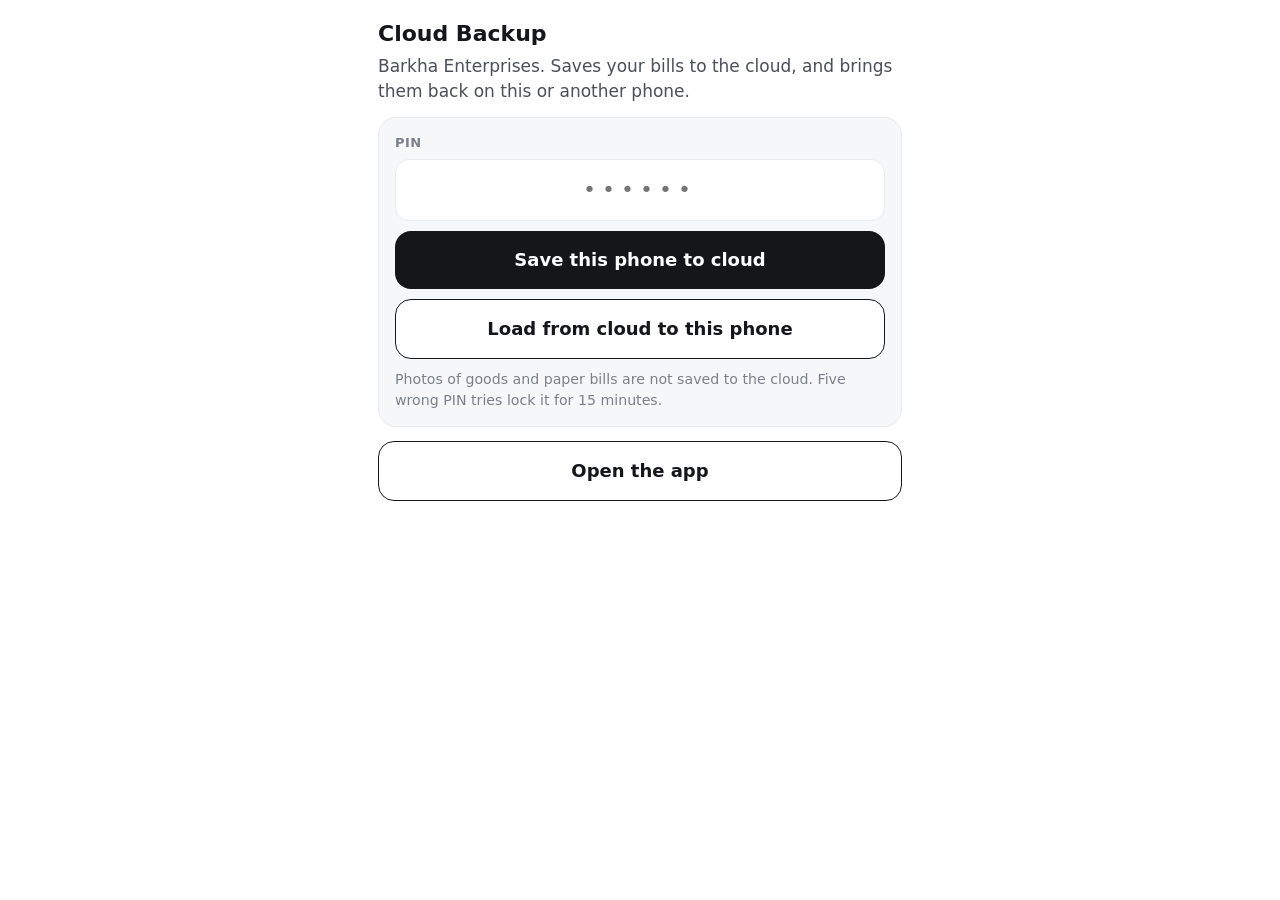
==== sync.html @ 94ddc0ba "Add cloud backup page (Supabase, PIN-locked)" ====
<!doctype html>
<html lang="en"><head><meta charset="utf-8">
<meta name="viewport" content="width=device-width, initial-scale=1, viewport-fit=cover">
<meta name="color-scheme" content="light">
<title>Barkha Enterprises – Cloud Backup</title>
<style>
*{box-sizing:border-box;-webkit-tap-highlight-color:transparent}
html,body{margin:0;background:#fff;color:#14161a;font:17px/1.45 Inter,system-ui,-apple-system,'Segoe UI',Roboto,sans-serif}
main{max-width:560px;margin:0 auto;padding:calc(18px + env(safe-area-inset-top,0px)) 18px calc(40px + env(safe-area-inset-bottom,0px))}
h1{font-size:22px;margin:0 0 4px}
p{margin:0 0 14px;color:#4a4f58}
.c{border:1px solid #e8eaee;border-radius:18px;padding:16px;margin:0 0 14px;background:#f6f7f9}
label{display:block;font-size:13px;font-weight:700;color:#7a808a;text-transform:uppercase;letter-spacing:.5px;margin:0 0 6px}
input{width:100%;padding:14px;font:inherit;font-size:22px;letter-spacing:6px;text-align:center;border:1.5px solid #e8eaee;border-radius:14px;background:#fff;outline:0}
input:focus{border-color:#14161a}
button,.a{display:block;width:100%;padding:16px;margin:10px 0 0;border:0;border-radius:16px;background:#14161a;color:#fff;font:inherit;font-size:18px;font-weight:600;text-align:center;text-decoration:none}
button.o,.a.o{background:#fff;color:#14161a;border:1.5px solid #14161a}
button:disabled{opacity:.5}
#msg{margin:14px 0 0;padding:14px;border-radius:14px;background:#14161a;color:#fff;font-weight:600;display:none;white-space:pre-line}
#msg.err{background:#c0392b}
small{color:#7a808a;display:block;margin-top:10px}
</style></head><body><main>
<h1>Cloud Backup</h1>
<p>Barkha Enterprises. Saves your bills to the cloud, and brings them back on this or another phone.</p>
<div class="c">
<label for="pin">PIN</label>
<input id="pin" type="password" inputmode="numeric" autocomplete="off" maxlength="6" placeholder="••••••">
<button id="bs">Save this phone to cloud</button>
<button id="bl" class="o">Load from cloud to this phone</button>
<small>Photos of goods and paper bills are not saved to the cloud. Five wrong PIN tries lock it for 15 minutes.</small>
</div>
<div id="msg"></div>
<a class="a o" href="./index.html">Open the app</a>
</main>
<script>
var URL_='https://xkzmvyajptiiqvmjsuvk.supabase.co',KEY='sb_publishable_fL6curYH2-P1T1qrs7D6Jw_CC90K8h0';
function $(i){return document.getElementById(i)}
function say(m,e){var x=$('msg');x.textContent=m;x.className=e?'err':'';x.style.display='block'}
function busy(b){$('bs').disabled=$('bl').disabled=b}
function pin(){var p=$('pin').value.trim();if(!/^\d{6}$/.test(p)){say('Enter the 6-digit PIN.',1);return null}return p}
async function rpc(fn,body){
  var r=await fetch(URL_+'/rest/v1/rpc/'+fn,{method:'POST',headers:{'Content-Type':'application/json','apikey':KEY},body:JSON.stringify(body)});
  var j=null;try{j=await r.json()}catch(e){}
  if(!r.ok)throw new Error((j&&(j.message||j.hint))||('Server error '+r.status));
  return j;
}
function bad(j){
  if(j.error==='locked'){var u=j.until?new Date(j.until).toLocaleTimeString():'';return 'Too many wrong tries. Locked until '+u+'.'}
  if(j.error==='wrong_pin')return 'Wrong PIN. '+j.tries_left+' tries left.';
  return 'Could not continue.';
}
function snap(){
  var o={};
  for(var i=0;i<localStorage.length;i++){var k=localStorage.key(i);if(k.indexOf('bk_')===0)o[k]=localStorage.getItem(k)}
  try{var b=JSON.parse(o.bk_bills||'[]');b.forEach(function(x){x.goods='';x.paper=''});o.bk_bills=JSON.stringify(b)}catch(e){}
  return {app:'barkha',d:o,at:new Date().toISOString()};
}
$('bs').onclick=async function(){
  var p=pin();if(!p)return;busy(true);say('Saving…');
  try{
    var s=snap(),n=0;try{n=JSON.parse(s.d.bk_bills||'[]').length}catch(e){}
    var j=await rpc('cloud_save',{p_pin:p,p_data:s});
    if(!j.ok)say(bad(j),1);else say('Saved to cloud ('+n+' bills).\n'+new Date().toLocaleString());
  }catch(e){say('Could not save: '+e.message,1)}
  busy(false);
};
$('bl').onclick=async function(){
  var p=pin();if(!p)return;busy(true);say('Loading…');
  try{
    var j=await rpc('cloud_load',{p_pin:p});
    if(!j.ok){say(bad(j),1);busy(false);return}
    var d=j.data;
    if(!d||d.app!=='barkha'||!d.d){say('The cloud is empty. Save from a phone first.',1);busy(false);return}
    var nb=0;try{nb=JSON.parse(d.d.bk_bills||'[]').length}catch(e){}
    var when=j.updated_at?new Date(j.updated_at).toLocaleString():'';
    if(!confirm('This replaces the bills on this phone with the cloud copy ('+nb+' bills, saved '+when+'). Continue?')){say('Cancelled. Nothing changed.');busy(false);return}
    var keep={};
    try{JSON.parse(localStorage.getItem('bk_bills')||'[]').forEach(function(b){if(b.goods||b.paper)keep[b.id]={goods:b.goods||'',paper:b.paper||''}})}catch(e){}
    try{localStorage.setItem('sync_undo',JSON.stringify({at:new Date().toISOString(),bills:localStorage.getItem('bk_bills')}))}catch(e){}
    Object.keys(d.d).forEach(function(k){if(k.indexOf('bk_')===0)localStorage.setItem(k,d.d[k])});
    try{var b2=JSON.parse(localStorage.getItem('bk_bills')||'[]');b2.forEach(function(b){var m=keep[b.id];if(m){b.goods=m.goods;b.paper=m.paper}});localStorage.setItem('bk_bills',JSON.stringify(b2))}catch(e){}
    say('Done. '+nb+' bills loaded on this phone. Tap "Open the app".');
  }catch(e){say('Could not load: '+e.message,1)}
  busy(false);
};
</script></body></html>
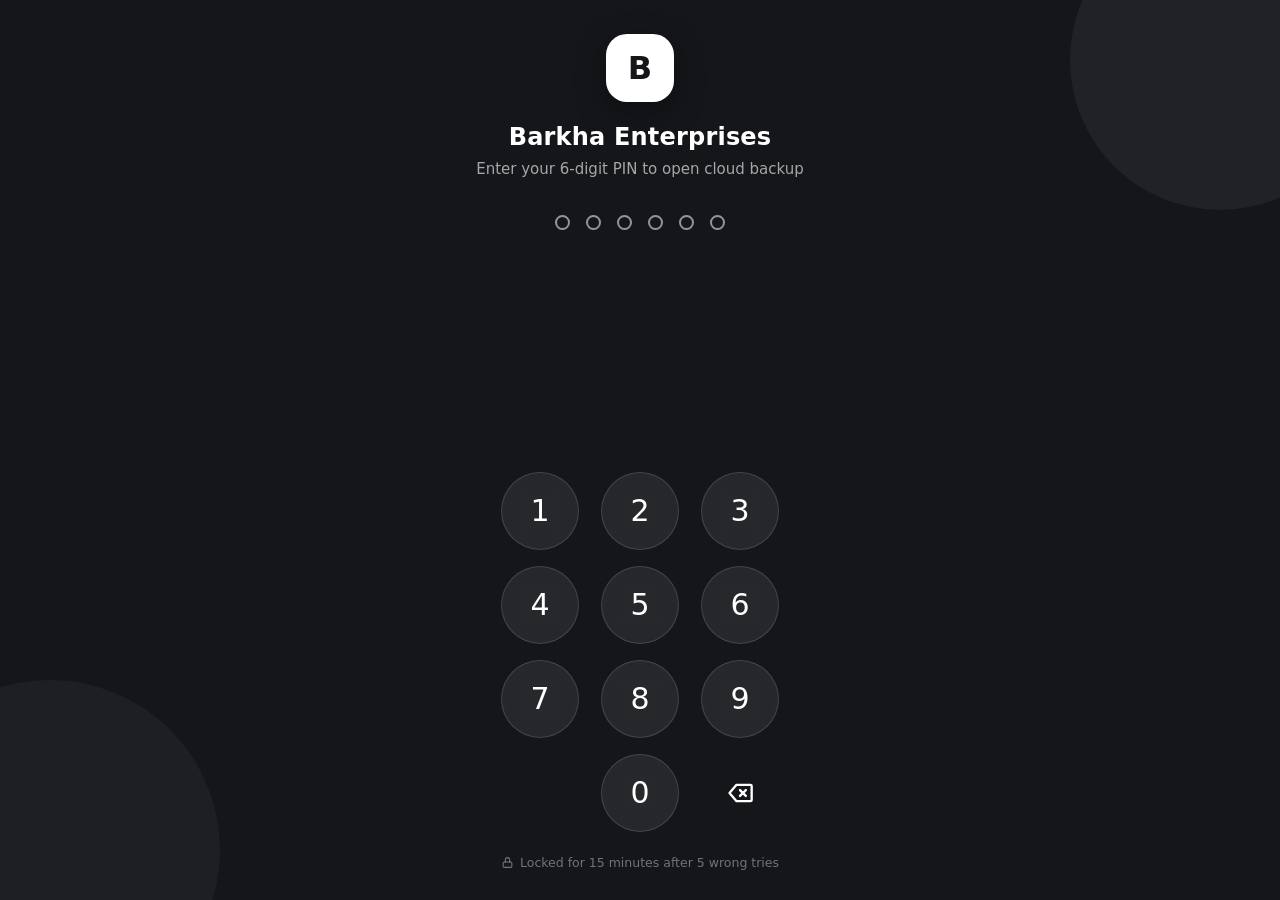
==== commit 98cb76ca: "Redesign cloud backup page: PIN lock screen with keypad" ====
--- a/sync.html
+++ b/sync.html
@@ -1,53 +1,211 @@
 <!doctype html>
 <html lang="en"><head><meta charset="utf-8">
 <meta name="viewport" content="width=device-width, initial-scale=1, viewport-fit=cover">
-<meta name="color-scheme" content="light">
+<meta name="color-scheme" content="dark light">
+<meta name="theme-color" content="#14161a">
 <title>Barkha Enterprises – Cloud Backup</title>
 <style>
-*{box-sizing:border-box;-webkit-tap-highlight-color:transparent}
-html,body{margin:0;background:#fff;color:#14161a;font:17px/1.45 Inter,system-ui,-apple-system,'Segoe UI',Roboto,sans-serif}
-main{max-width:560px;margin:0 auto;padding:calc(18px + env(safe-area-inset-top,0px)) 18px calc(40px + env(safe-area-inset-bottom,0px))}
-h1{font-size:22px;margin:0 0 4px}
-p{margin:0 0 14px;color:#4a4f58}
-.c{border:1px solid #e8eaee;border-radius:18px;padding:16px;margin:0 0 14px;background:#f6f7f9}
-label{display:block;font-size:13px;font-weight:700;color:#7a808a;text-transform:uppercase;letter-spacing:.5px;margin:0 0 6px}
-input{width:100%;padding:14px;font:inherit;font-size:22px;letter-spacing:6px;text-align:center;border:1.5px solid #e8eaee;border-radius:14px;background:#fff;outline:0}
-input:focus{border-color:#14161a}
-button,.a{display:block;width:100%;padding:16px;margin:10px 0 0;border:0;border-radius:16px;background:#14161a;color:#fff;font:inherit;font-size:18px;font-weight:600;text-align:center;text-decoration:none}
-button.o,.a.o{background:#fff;color:#14161a;border:1.5px solid #14161a}
-button:disabled{opacity:.5}
-#msg{margin:14px 0 0;padding:14px;border-radius:14px;background:#14161a;color:#fff;font-weight:600;display:none;white-space:pre-line}
+:root{--bg:#14161a;--fg:#14161a;--mu:#7a808a;--ln:#e8eaee;--sf:#f6f7f9}
+*{box-sizing:border-box;-webkit-tap-highlight-color:transparent;-webkit-user-select:none;user-select:none}
+html,body{margin:0;height:100%;font:17px/1.45 Inter,system-ui,-apple-system,'Segoe UI',Roboto,sans-serif;overflow-x:hidden}
+body{background:var(--bg);color:#fff;transition:background .45s}
+body.in{background-color:#fff;background-image:radial-gradient(circle,#cfd3db 1px,transparent 1.4px);background-size:24px 24px;color:var(--fg)}
+.scr{min-height:100%;display:flex;flex-direction:column;align-items:center;padding:calc(34px + env(safe-area-inset-top,0px)) 22px calc(28px + env(safe-area-inset-bottom,0px));animation:up .5s cubic-bezier(.16,1,.3,1) both}
+[hidden]{display:none!important}
+@keyframes up{from{opacity:0;transform:translateY(14px)}}
+@keyframes shake{20%{transform:translateX(-12px)}40%{transform:translateX(10px)}60%{transform:translateX(-7px)}80%{transform:translateX(4px)}}
+@keyframes pop{from{opacity:0;transform:scale(.94) translateY(10px)}}
+@keyframes fade{from{opacity:0}}
+
+/* lock screen */
+#lock{position:relative;overflow:hidden}
+#lock:before{content:"";position:absolute;right:-90px;top:-90px;width:300px;height:300px;border-radius:50%;background:rgba(255,255,255,.05)}
+#lock:after{content:"";position:absolute;left:-120px;bottom:-120px;width:340px;height:340px;border-radius:50%;background:rgba(255,255,255,.04)}
+#lock>*{position:relative;z-index:1}
+.logo{width:68px;height:68px;border-radius:21px;background:#fff;color:#14161a;display:grid;place-items:center;font-weight:800;font-size:32px;box-shadow:0 10px 30px rgba(0,0,0,.35)}
+#lock h1{margin:18px 0 4px;font-size:24px;letter-spacing:.2px}
+.sub{margin:0;color:rgba(255,255,255,.62);font-size:15px;text-align:center}
+.dots{display:flex;gap:16px;margin:34px 0 12px;height:16px}
+.dots i{width:15px;height:15px;border-radius:50%;border:2px solid rgba(255,255,255,.55);transition:background .15s,transform .2s cubic-bezier(.34,1.56,.64,1),border-color .2s}
+.dots i.f{background:#fff;border-color:#fff;transform:scale(1.15)}
+.dots.bad{animation:shake .45s}
+.dots.bad i{border-color:#ff7b6e;background:#ff7b6e}
+.hint{min-height:44px;text-align:center;font-size:14.5px;color:rgba(255,255,255,.62);max-width:290px}
+.hint.err{color:#ff9d93;font-weight:600}
+.pad{display:grid;grid-template-columns:repeat(3,78px);gap:16px 22px;margin-top:auto;padding-top:14px}
+.k{width:78px;height:78px;border-radius:50%;border:1px solid rgba(255,255,255,.14);background:rgba(255,255,255,.08);color:#fff;font:inherit;font-size:30px;font-weight:500;display:grid;place-items:center;padding:0;margin:0;-webkit-backdrop-filter:blur(10px);backdrop-filter:blur(10px);transition:background .15s,transform .15s cubic-bezier(.34,1.56,.64,1)}
+.k:active{background:rgba(255,255,255,.28);transform:scale(.92)}
+.k.g{background:none;border-color:transparent;-webkit-backdrop-filter:none;backdrop-filter:none}
+.k svg{width:28px;height:28px}
+.k:disabled{opacity:.35}
+.lk{margin-top:22px;color:rgba(255,255,255,.4);font-size:12.5px;display:flex;align-items:center;gap:6px}
+.lk svg{width:13px;height:13px}
+
+/* unlocked */
+#home{max-width:560px;margin:0 auto;width:100%;align-items:stretch}
+.top{display:flex;align-items:center;justify-content:space-between;margin-bottom:20px}
+.br{display:flex;align-items:center;gap:12px}
+.br .logo{width:44px;height:44px;border-radius:13px;font-size:21px;box-shadow:none;background:#14161a;color:#fff}
+.br b{display:block;font-size:19px;line-height:1.1}
+.br small{color:var(--mu);font-size:13px}
+.pill{border:1px solid var(--ln);background:var(--sf);padding:9px 15px;border-radius:20px;font:inherit;font-size:15px;font-weight:600;color:var(--fg);display:flex;align-items:center;gap:6px;margin:0}
+.pill svg{width:15px;height:15px}
+.hero{background:#14161a;color:#fff;border-radius:22px;padding:20px 18px;margin-bottom:14px;position:relative;overflow:hidden;box-shadow:0 8px 24px rgba(0,0,0,.18)}
+.hero:after{content:"";position:absolute;right:-40px;top:-40px;width:150px;height:150px;border-radius:50%;background:rgba(255,255,255,.07)}
+.hero small{display:block;opacity:.65;font-size:13px;position:relative;z-index:1}
+.hero b{display:block;font-size:30px;line-height:1.15;margin:2px 0 4px;position:relative;z-index:1}
+.hero .row{display:flex;gap:10px;margin-top:14px;position:relative;z-index:1}
+.hero .row span{background:rgba(255,255,255,.14);border-radius:20px;padding:5px 12px;font-size:13px;font-weight:600}
+.btn{display:flex;align-items:center;justify-content:center;gap:10px;width:100%;padding:18px 12px;margin:0 0 12px;border:0;border-radius:18px;background:#14161a;color:#fff;font:inherit;font-size:18px;font-weight:600;text-align:center;text-decoration:none;box-shadow:0 4px 14px rgba(0,0,0,.15);transition:transform .2s cubic-bezier(.34,1.56,.64,1)}
+.btn:active{transform:scale(.97)}
+.btn.o{background:#fff;color:#14161a;border:1.5px solid #14161a;box-shadow:none}
+.btn:disabled{opacity:.5}
+.btn svg{width:22px;height:22px;flex:none}
+.note{color:var(--mu);font-size:13.5px;text-align:center;margin:4px 8px 16px}
+#msg{display:none;margin:0 0 14px;padding:14px 16px;border-radius:16px;background:#14161a;color:#fff;font-weight:600;white-space:pre-line;animation:pop .35s cubic-bezier(.16,1,.3,1)}
 #msg.err{background:#c0392b}
-small{color:#7a808a;display:block;margin-top:10px}
-</style></head><body><main>
-<h1>Cloud Backup</h1>
-<p>Barkha Enterprises. Saves your bills to the cloud, and brings them back on this or another phone.</p>
-<div class="c">
-<label for="pin">PIN</label>
-<input id="pin" type="password" inputmode="numeric" autocomplete="off" maxlength="6" placeholder="••••••">
-<button id="bs">Save this phone to cloud</button>
-<button id="bl" class="o">Load from cloud to this phone</button>
-<small>Photos of goods and paper bills are not saved to the cloud. Five wrong PIN tries lock it for 15 minutes.</small>
-</div>
-<div id="msg"></div>
-<a class="a o" href="./index.html">Open the app</a>
-</main>
+#msg.ok{background:#14161a}
+
+/* confirm sheet */
+.mo{position:fixed;inset:0;z-index:50;background:rgba(20,22,26,.4);-webkit-backdrop-filter:blur(5px);backdrop-filter:blur(5px);display:grid;place-items:center;padding:24px;animation:fade .2s}
+.md{background:#fff;color:var(--fg);border-radius:22px;padding:24px;max-width:360px;width:100%;box-shadow:0 24px 70px rgba(0,0,0,.25);animation:pop .35s cubic-bezier(.16,1,.3,1)}
+.md h2{margin:0 0 8px;font-size:19px}
+.md p{margin:0 0 18px;font-size:16px;color:#4a4f58}
+.md .r{display:flex;gap:10px}
+.md .r .btn{margin:0;padding:14px 8px;font-size:16px;box-shadow:none}
+@media (max-height:700px){.pad{gap:10px 20px;grid-template-columns:repeat(3,66px)}.k{width:66px;height:66px;font-size:26px}.dots{margin:22px 0 8px}.lk{margin-top:12px}}
+@media (prefers-reduced-motion:reduce){*{animation:none!important;transition:none!important}}
+</style></head><body>
+
+<section id="lock" class="scr">
+  <div class="logo">B</div>
+  <h1>Barkha Enterprises</h1>
+  <p class="sub">Enter your 6-digit PIN to open cloud backup</p>
+  <div class="dots" id="dots"><i></i><i></i><i></i><i></i><i></i><i></i></div>
+  <div class="hint" id="hint"></div>
+  <div class="pad" id="pad"></div>
+  <div class="lk"><svg viewBox="0 0 24 24" fill="none" stroke="currentColor" stroke-width="2" stroke-linecap="round" stroke-linejoin="round"><rect x="4" y="11" width="16" height="10" rx="2"/><path d="M8 11V7a4 4 0 0 1 8 0v4"/></svg>Locked for 15 minutes after 5 wrong tries</div>
+</section>
+
+<section id="home" class="scr" hidden>
+  <div class="top">
+    <div class="br"><div class="logo">B</div><div><b>Cloud Backup</b><small>Barkha Enterprises</small></div></div>
+    <button class="pill" id="relock"><svg viewBox="0 0 24 24" fill="none" stroke="currentColor" stroke-width="2.2" stroke-linecap="round" stroke-linejoin="round"><rect x="4" y="11" width="16" height="10" rx="2"/><path d="M8 11V7a4 4 0 0 1 8 0v4"/></svg>Lock</button>
+  </div>
+  <div class="hero">
+    <small>Cloud copy</small>
+    <b id="cb">–</b>
+    <small id="ct">–</small>
+    <div class="row"><span id="pb">This phone: –</span></div>
+  </div>
+  <div id="msg"></div>
+  <button class="btn" id="bs"><svg viewBox="0 0 24 24" fill="none" stroke="currentColor" stroke-width="2.2" stroke-linecap="round" stroke-linejoin="round"><path d="M12 16V4M7 9l5-5 5 5M4 20h16"/></svg>Save this phone to cloud</button>
+  <button class="btn o" id="bl"><svg viewBox="0 0 24 24" fill="none" stroke="currentColor" stroke-width="2.2" stroke-linecap="round" stroke-linejoin="round"><path d="M12 4v12M7 11l5 5 5-5M4 20h16"/></svg>Load cloud copy</button>
+  <p class="note">Photos of goods and paper bills stay on the phone and are not saved to the cloud.</p>
+  <a class="btn o" href="./index.html">Open the app</a>
+</section>
+
 <script>
 var URL_='https://xkzmvyajptiiqvmjsuvk.supabase.co',KEY='sb_publishable_fL6curYH2-P1T1qrs7D6Jw_CC90K8h0';
 function $(i){return document.getElementById(i)}
-function say(m,e){var x=$('msg');x.textContent=m;x.className=e?'err':'';x.style.display='block'}
-function busy(b){$('bs').disabled=$('bl').disabled=b}
-function pin(){var p=$('pin').value.trim();if(!/^\d{6}$/.test(p)){say('Enter the 6-digit PIN.',1);return null}return p}
+var pin='',okPin=null,cloud=null,busy=false,until=0,tick=null;
+
+/* keypad */
+(function(){
+  var h='';
+  [1,2,3,4,5,6,7,8,9].forEach(function(n){h+='<button class="k" data-d="'+n+'">'+n+'</button>'});
+  h+='<button class="k g" disabled></button><button class="k" data-d="0">0</button>'
+   +'<button class="k g" data-d="x" aria-label="Delete"><svg viewBox="0 0 24 24" fill="none" stroke="currentColor" stroke-width="2" stroke-linecap="round" stroke-linejoin="round"><path d="M21 5H9l-6 7 6 7h12a1 1 0 0 0 1-1V6a1 1 0 0 0-1-1z"/><path d="M17 9.5l-5 5M12 9.5l5 5"/></svg></button>';
+  $('pad').innerHTML=h;
+})();
+$('pad').addEventListener('click',function(e){var b=e.target.closest('[data-d]');if(!b)return;key(b.dataset.d)});
+document.addEventListener('keydown',function(e){if($('lock').hidden)return;if(/^\d$/.test(e.key))key(e.key);else if(e.key==='Backspace')key('x')});
+function vib(n){try{navigator.vibrate&&navigator.vibrate(n)}catch(e){}}
+function dots(bad){
+  var d=$('dots'),s=d.children;
+  for(var i=0;i<6;i++)s[i].className=i<pin.length?'f':'';
+  d.classList.remove('bad');
+  if(bad){void d.offsetWidth;d.classList.add('bad')}
+}
+function hint(m,e){var h=$('hint');h.textContent=m||'';h.className='hint'+(e?' err':'')}
+function key(k){
+  if(busy||Date.now()<until)return;
+  vib(8);
+  if(k==='x'){pin=pin.slice(0,-1);dots();hint('');return}
+  if(pin.length>=6)return;
+  pin+=k;dots();
+  if(pin.length===6)setTimeout(unlock,120);
+}
 async function rpc(fn,body){
   var r=await fetch(URL_+'/rest/v1/rpc/'+fn,{method:'POST',headers:{'Content-Type':'application/json','apikey':KEY},body:JSON.stringify(body)});
   var j=null;try{j=await r.json()}catch(e){}
   if(!r.ok)throw new Error((j&&(j.message||j.hint))||('Server error '+r.status));
   return j;
 }
-function bad(j){
-  if(j.error==='locked'){var u=j.until?new Date(j.until).toLocaleTimeString():'';return 'Too many wrong tries. Locked until '+u+'.'}
-  if(j.error==='wrong_pin')return 'Wrong PIN. '+j.tries_left+' tries left.';
-  return 'Could not continue.';
+function startLock(iso){
+  until=iso?Date.parse(iso):Date.now()+15*60000;
+  clearInterval(tick);
+  function t(){
+    var s=Math.max(0,Math.ceil((until-Date.now())/1000));
+    if(!s){clearInterval(tick);hint('');setPad(false);return}
+    hint('Too many wrong tries. Try again in '+Math.floor(s/60)+':'+String(s%60).padStart(2,'0'),1);
+  }
+  setPad(true);t();tick=setInterval(t,1000);
+}
+function setPad(x){var b=$('pad').querySelectorAll('.k');for(var i=0;i<b.length;i++)if(b[i].dataset.d)b[i].disabled=x}
+function wrong(j){
+  vib([40,60,40]);dots(true);
+  var m=pin;pin='';
+  setTimeout(function(){dots()},450);
+  if(j&&j.error==='locked')startLock(j.until);
+  else if(j&&j.error==='wrong_pin')hint('Wrong PIN. '+j.tries_left+(j.tries_left===1?' try':' tries')+' left.',1);
+  else hint('Could not continue.',1);
+}
+async function unlock(){
+  busy=true;hint('Checking…');
+  try{
+    var j=await rpc('cloud_load',{p_pin:pin});
+    if(j.ok){okPin=pin;cloud=j;pin='';dots();hint('');vib(20);showHome()}
+    else wrong(j);
+  }catch(e){pin='';dots();hint('No connection. Check the internet and try again.',1)}
+  busy=false;
+}
+
+/* unlocked screen */
+function nb(s){try{return JSON.parse(s||'[]').length}catch(e){return 0}}
+function localCount(){return nb(localStorage.getItem('bk_bills'))}
+function when(iso){return iso?new Date(iso).toLocaleString('en-IN',{day:'numeric',month:'short',year:'numeric',hour:'numeric',minute:'2-digit'}):''}
+function paint(){
+  var d=cloud&&cloud.data&&cloud.data.d;
+  if(d){var n=nb(d.bk_bills);$('cb').textContent=n+(n===1?' bill':' bills');$('ct').textContent='Saved '+when(cloud.updated_at)}
+  else{$('cb').textContent='Nothing saved yet';$('ct').textContent='Tap "Save this phone to cloud"'}
+  var l=localCount();$('pb').textContent='This phone: '+l+(l===1?' bill':' bills');
+}
+function showHome(){
+  $('lock').hidden=true;$('home').hidden=false;document.body.classList.add('in');
+  document.querySelector('meta[name=theme-color]').content='#ffffff';
+  $('msg').style.display='none';paint();window.scrollTo(0,0);
+}
+function showLock(){
+  okPin=null;cloud=null;pin='';dots();hint('');
+  $('home').hidden=true;$('lock').hidden=false;document.body.classList.remove('in');
+  document.querySelector('meta[name=theme-color]').content='#14161a';
+  if(Date.now()<until)startLock(new Date(until).toISOString());
+}
+$('relock').onclick=showLock;
+function say(m,k){var x=$('msg');x.textContent=m;x.className=k||'ok';x.style.display='block';x.style.animation='none';void x.offsetWidth;x.style.animation=''}
+function lockBtns(b){$('bs').disabled=$('bl').disabled=b}
+function ask(title,body,ok){
+  return new Promise(function(res){
+    var m=document.createElement('div');m.className='mo';
+    m.innerHTML='<div class="md"><h2></h2><p></p><div class="r"><button class="btn o" id="mc">Cancel</button><button class="btn" id="mk"></button></div></div>';
+    m.querySelector('h2').textContent=title;m.querySelector('p').textContent=body;m.querySelector('#mk').textContent=ok;
+    document.body.appendChild(m);
+    function d(v){m.remove();res(v)}
+    m.querySelector('#mk').onclick=function(){d(true)};
+    m.querySelector('#mc').onclick=function(){d(false)};
+    m.onclick=function(e){if(e.target===m)d(false)};
+  });
 }
 function snap(){
   var o={};
@@ -55,32 +213,40 @@
   try{var b=JSON.parse(o.bk_bills||'[]');b.forEach(function(x){x.goods='';x.paper=''});o.bk_bills=JSON.stringify(b)}catch(e){}
   return {app:'barkha',d:o,at:new Date().toISOString()};
 }
+function bad(j){
+  if(j.error==='locked'){startLock(j.until);showLock();return}
+  if(j.error==='wrong_pin'){showLock();return}
+  say('Could not continue.','err');
+}
 $('bs').onclick=async function(){
-  var p=pin();if(!p)return;busy(true);say('Saving…');
+  lockBtns(true);say('Saving…');
   try{
-    var s=snap(),n=0;try{n=JSON.parse(s.d.bk_bills||'[]').length}catch(e){}
-    var j=await rpc('cloud_save',{p_pin:p,p_data:s});
-    if(!j.ok)say(bad(j),1);else say('Saved to cloud ('+n+' bills).\n'+new Date().toLocaleString());
-  }catch(e){say('Could not save: '+e.message,1)}
-  busy(false);
+    var s=snap(),n=nb(s.d.bk_bills);
+    var j=await rpc('cloud_save',{p_pin:okPin,p_data:s});
+    if(!j.ok){bad(j)}
+    else{cloud={ok:true,data:s,updated_at:new Date().toISOString()};paint();vib([15,40,15]);say('Saved to cloud: '+n+(n===1?' bill.':' bills.'))}
+  }catch(e){say('Could not save: '+e.message,'err')}
+  lockBtns(false);
 };
 $('bl').onclick=async function(){
-  var p=pin();if(!p)return;busy(true);say('Loading…');
+  lockBtns(true);say('Checking the cloud…');
   try{
-    var j=await rpc('cloud_load',{p_pin:p});
-    if(!j.ok){say(bad(j),1);busy(false);return}
+    var j=await rpc('cloud_load',{p_pin:okPin});
+    if(!j.ok){bad(j);lockBtns(false);return}
+    cloud=j;paint();
     var d=j.data;
-    if(!d||d.app!=='barkha'||!d.d){say('The cloud is empty. Save from a phone first.',1);busy(false);return}
-    var nb=0;try{nb=JSON.parse(d.d.bk_bills||'[]').length}catch(e){}
-    var when=j.updated_at?new Date(j.updated_at).toLocaleString():'';
-    if(!confirm('This replaces the bills on this phone with the cloud copy ('+nb+' bills, saved '+when+'). Continue?')){say('Cancelled. Nothing changed.');busy(false);return}
+    if(!d||d.app!=='barkha'||!d.d){say('The cloud is empty. Save from a phone first.','err');lockBtns(false);return}
+    var n=nb(d.d.bk_bills);
+    $('msg').style.display='none';
+    var go=await ask('Replace bills on this phone?','This phone has '+localCount()+' bills. The cloud copy has '+n+' bills, saved '+when(j.updated_at)+'. Loading replaces what is on this phone.','Load');
+    if(!go){lockBtns(false);return}
     var keep={};
     try{JSON.parse(localStorage.getItem('bk_bills')||'[]').forEach(function(b){if(b.goods||b.paper)keep[b.id]={goods:b.goods||'',paper:b.paper||''}})}catch(e){}
     try{localStorage.setItem('sync_undo',JSON.stringify({at:new Date().toISOString(),bills:localStorage.getItem('bk_bills')}))}catch(e){}
     Object.keys(d.d).forEach(function(k){if(k.indexOf('bk_')===0)localStorage.setItem(k,d.d[k])});
     try{var b2=JSON.parse(localStorage.getItem('bk_bills')||'[]');b2.forEach(function(b){var m=keep[b.id];if(m){b.goods=m.goods;b.paper=m.paper}});localStorage.setItem('bk_bills',JSON.stringify(b2))}catch(e){}
-    say('Done. '+nb+' bills loaded on this phone. Tap "Open the app".');
-  }catch(e){say('Could not load: '+e.message,1)}
-  busy(false);
+    paint();vib([15,40,15]);say('Done. '+n+(n===1?' bill':' bills')+' loaded on this phone. Tap "Open the app".');
+  }catch(e){say('Could not load: '+e.message,'err')}
+  lockBtns(false);
 };
 </script></body></html>
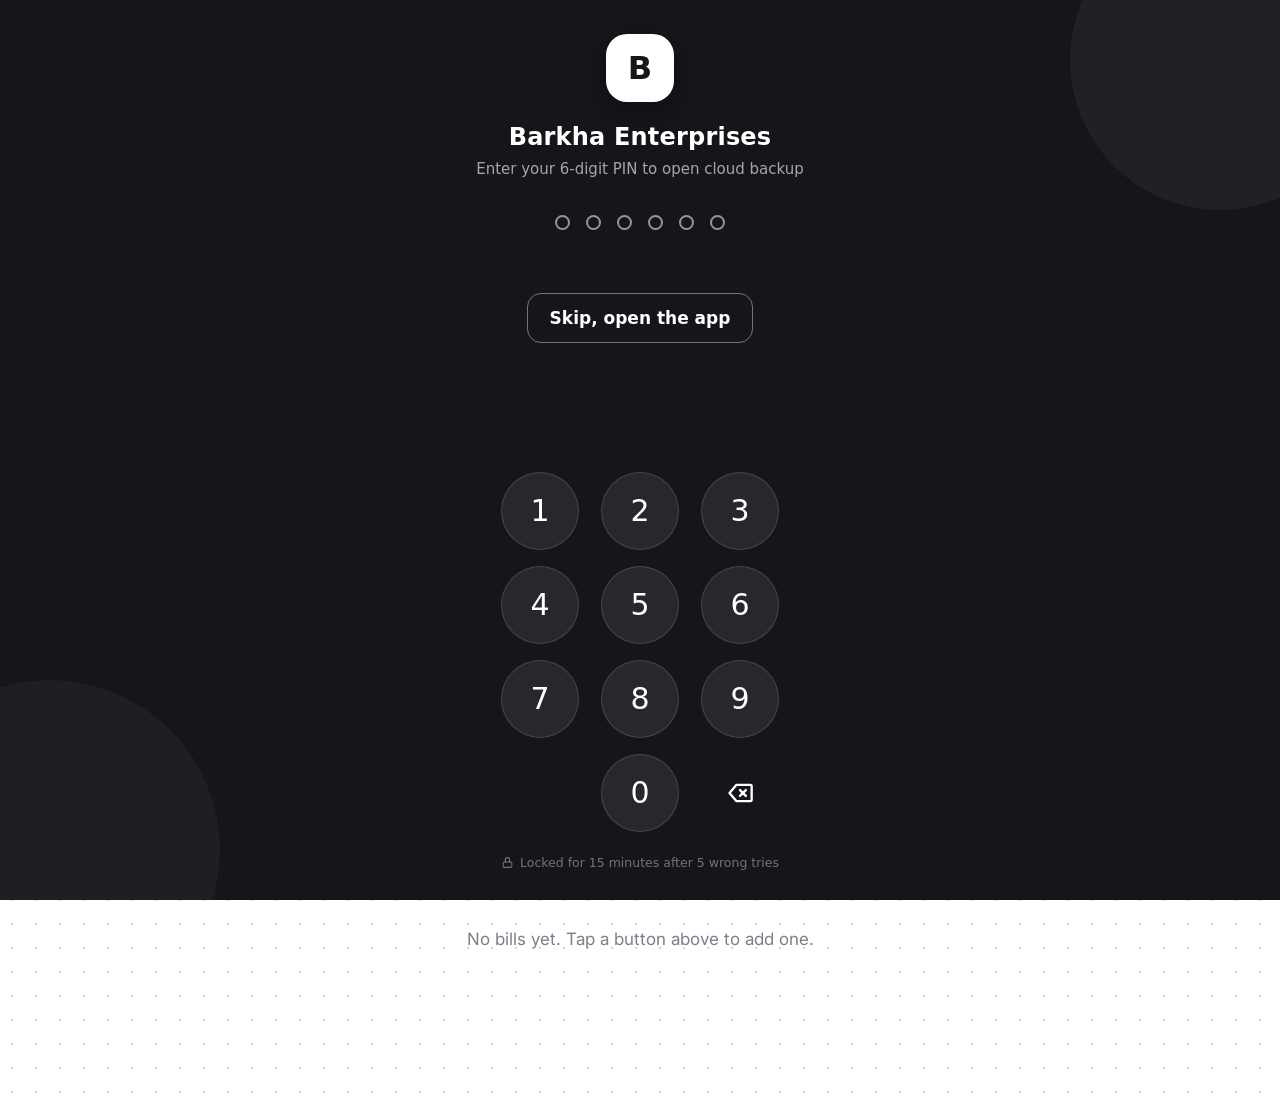
==== commit f967c71c: "Merge into one app: loading screen, cloud backup screen, then the app; sync.html now redirects; remo" ====
--- a/sync.html
+++ b/sync.html
@@ -1,252 +1 @@
-<!doctype html>
-<html lang="en"><head><meta charset="utf-8">
-<meta name="viewport" content="width=device-width, initial-scale=1, viewport-fit=cover">
-<meta name="color-scheme" content="dark light">
-<meta name="theme-color" content="#14161a">
-<title>Barkha Enterprises – Cloud Backup</title>
-<style>
-:root{--bg:#14161a;--fg:#14161a;--mu:#7a808a;--ln:#e8eaee;--sf:#f6f7f9}
-*{box-sizing:border-box;-webkit-tap-highlight-color:transparent;-webkit-user-select:none;user-select:none}
-html,body{margin:0;height:100%;font:17px/1.45 Inter,system-ui,-apple-system,'Segoe UI',Roboto,sans-serif;overflow-x:hidden}
-body{background:var(--bg);color:#fff;transition:background .45s}
-body.in{background-color:#fff;background-image:radial-gradient(circle,#cfd3db 1px,transparent 1.4px);background-size:24px 24px;color:var(--fg)}
-.scr{min-height:100%;display:flex;flex-direction:column;align-items:center;padding:calc(34px + env(safe-area-inset-top,0px)) 22px calc(28px + env(safe-area-inset-bottom,0px));animation:up .5s cubic-bezier(.16,1,.3,1) both}
-[hidden]{display:none!important}
-@keyframes up{from{opacity:0;transform:translateY(14px)}}
-@keyframes shake{20%{transform:translateX(-12px)}40%{transform:translateX(10px)}60%{transform:translateX(-7px)}80%{transform:translateX(4px)}}
-@keyframes pop{from{opacity:0;transform:scale(.94) translateY(10px)}}
-@keyframes fade{from{opacity:0}}
-
-/* lock screen */
-#lock{position:relative;overflow:hidden}
-#lock:before{content:"";position:absolute;right:-90px;top:-90px;width:300px;height:300px;border-radius:50%;background:rgba(255,255,255,.05)}
-#lock:after{content:"";position:absolute;left:-120px;bottom:-120px;width:340px;height:340px;border-radius:50%;background:rgba(255,255,255,.04)}
-#lock>*{position:relative;z-index:1}
-.logo{width:68px;height:68px;border-radius:21px;background:#fff;color:#14161a;display:grid;place-items:center;font-weight:800;font-size:32px;box-shadow:0 10px 30px rgba(0,0,0,.35)}
-#lock h1{margin:18px 0 4px;font-size:24px;letter-spacing:.2px}
-.sub{margin:0;color:rgba(255,255,255,.62);font-size:15px;text-align:center}
-.dots{display:flex;gap:16px;margin:34px 0 12px;height:16px}
-.dots i{width:15px;height:15px;border-radius:50%;border:2px solid rgba(255,255,255,.55);transition:background .15s,transform .2s cubic-bezier(.34,1.56,.64,1),border-color .2s}
-.dots i.f{background:#fff;border-color:#fff;transform:scale(1.15)}
-.dots.bad{animation:shake .45s}
-.dots.bad i{border-color:#ff7b6e;background:#ff7b6e}
-.hint{min-height:44px;text-align:center;font-size:14.5px;color:rgba(255,255,255,.62);max-width:290px}
-.hint.err{color:#ff9d93;font-weight:600}
-.pad{display:grid;grid-template-columns:repeat(3,78px);gap:16px 22px;margin-top:auto;padding-top:14px}
-.k{width:78px;height:78px;border-radius:50%;border:1px solid rgba(255,255,255,.14);background:rgba(255,255,255,.08);color:#fff;font:inherit;font-size:30px;font-weight:500;display:grid;place-items:center;padding:0;margin:0;-webkit-backdrop-filter:blur(10px);backdrop-filter:blur(10px);transition:background .15s,transform .15s cubic-bezier(.34,1.56,.64,1)}
-.k:active{background:rgba(255,255,255,.28);transform:scale(.92)}
-.k.g{background:none;border-color:transparent;-webkit-backdrop-filter:none;backdrop-filter:none}
-.k svg{width:28px;height:28px}
-.k:disabled{opacity:.35}
-.lk{margin-top:22px;color:rgba(255,255,255,.4);font-size:12.5px;display:flex;align-items:center;gap:6px}
-.lk svg{width:13px;height:13px}
-
-/* unlocked */
-#home{max-width:560px;margin:0 auto;width:100%;align-items:stretch}
-.top{display:flex;align-items:center;justify-content:space-between;margin-bottom:20px}
-.br{display:flex;align-items:center;gap:12px}
-.br .logo{width:44px;height:44px;border-radius:13px;font-size:21px;box-shadow:none;background:#14161a;color:#fff}
-.br b{display:block;font-size:19px;line-height:1.1}
-.br small{color:var(--mu);font-size:13px}
-.pill{border:1px solid var(--ln);background:var(--sf);padding:9px 15px;border-radius:20px;font:inherit;font-size:15px;font-weight:600;color:var(--fg);display:flex;align-items:center;gap:6px;margin:0}
-.pill svg{width:15px;height:15px}
-.hero{background:#14161a;color:#fff;border-radius:22px;padding:20px 18px;margin-bottom:14px;position:relative;overflow:hidden;box-shadow:0 8px 24px rgba(0,0,0,.18)}
-.hero:after{content:"";position:absolute;right:-40px;top:-40px;width:150px;height:150px;border-radius:50%;background:rgba(255,255,255,.07)}
-.hero small{display:block;opacity:.65;font-size:13px;position:relative;z-index:1}
-.hero b{display:block;font-size:30px;line-height:1.15;margin:2px 0 4px;position:relative;z-index:1}
-.hero .row{display:flex;gap:10px;margin-top:14px;position:relative;z-index:1}
-.hero .row span{background:rgba(255,255,255,.14);border-radius:20px;padding:5px 12px;font-size:13px;font-weight:600}
-.btn{display:flex;align-items:center;justify-content:center;gap:10px;width:100%;padding:18px 12px;margin:0 0 12px;border:0;border-radius:18px;background:#14161a;color:#fff;font:inherit;font-size:18px;font-weight:600;text-align:center;text-decoration:none;box-shadow:0 4px 14px rgba(0,0,0,.15);transition:transform .2s cubic-bezier(.34,1.56,.64,1)}
-.btn:active{transform:scale(.97)}
-.btn.o{background:#fff;color:#14161a;border:1.5px solid #14161a;box-shadow:none}
-.btn:disabled{opacity:.5}
-.btn svg{width:22px;height:22px;flex:none}
-.note{color:var(--mu);font-size:13.5px;text-align:center;margin:4px 8px 16px}
-#msg{display:none;margin:0 0 14px;padding:14px 16px;border-radius:16px;background:#14161a;color:#fff;font-weight:600;white-space:pre-line;animation:pop .35s cubic-bezier(.16,1,.3,1)}
-#msg.err{background:#c0392b}
-#msg.ok{background:#14161a}
-
-/* confirm sheet */
-.mo{position:fixed;inset:0;z-index:50;background:rgba(20,22,26,.4);-webkit-backdrop-filter:blur(5px);backdrop-filter:blur(5px);display:grid;place-items:center;padding:24px;animation:fade .2s}
-.md{background:#fff;color:var(--fg);border-radius:22px;padding:24px;max-width:360px;width:100%;box-shadow:0 24px 70px rgba(0,0,0,.25);animation:pop .35s cubic-bezier(.16,1,.3,1)}
-.md h2{margin:0 0 8px;font-size:19px}
-.md p{margin:0 0 18px;font-size:16px;color:#4a4f58}
-.md .r{display:flex;gap:10px}
-.md .r .btn{margin:0;padding:14px 8px;font-size:16px;box-shadow:none}
-@media (max-height:700px){.pad{gap:10px 20px;grid-template-columns:repeat(3,66px)}.k{width:66px;height:66px;font-size:26px}.dots{margin:22px 0 8px}.lk{margin-top:12px}}
-@media (prefers-reduced-motion:reduce){*{animation:none!important;transition:none!important}}
-</style></head><body>
-
-<section id="lock" class="scr">
-  <div class="logo">B</div>
-  <h1>Barkha Enterprises</h1>
-  <p class="sub">Enter your 6-digit PIN to open cloud backup</p>
-  <div class="dots" id="dots"><i></i><i></i><i></i><i></i><i></i><i></i></div>
-  <div class="hint" id="hint"></div>
-  <div class="pad" id="pad"></div>
-  <div class="lk"><svg viewBox="0 0 24 24" fill="none" stroke="currentColor" stroke-width="2" stroke-linecap="round" stroke-linejoin="round"><rect x="4" y="11" width="16" height="10" rx="2"/><path d="M8 11V7a4 4 0 0 1 8 0v4"/></svg>Locked for 15 minutes after 5 wrong tries</div>
-</section>
-
-<section id="home" class="scr" hidden>
-  <div class="top">
-    <div class="br"><div class="logo">B</div><div><b>Cloud Backup</b><small>Barkha Enterprises</small></div></div>
-    <button class="pill" id="relock"><svg viewBox="0 0 24 24" fill="none" stroke="currentColor" stroke-width="2.2" stroke-linecap="round" stroke-linejoin="round"><rect x="4" y="11" width="16" height="10" rx="2"/><path d="M8 11V7a4 4 0 0 1 8 0v4"/></svg>Lock</button>
-  </div>
-  <div class="hero">
-    <small>Cloud copy</small>
-    <b id="cb">–</b>
-    <small id="ct">–</small>
-    <div class="row"><span id="pb">This phone: –</span></div>
-  </div>
-  <div id="msg"></div>
-  <button class="btn" id="bs"><svg viewBox="0 0 24 24" fill="none" stroke="currentColor" stroke-width="2.2" stroke-linecap="round" stroke-linejoin="round"><path d="M12 16V4M7 9l5-5 5 5M4 20h16"/></svg>Save this phone to cloud</button>
-  <button class="btn o" id="bl"><svg viewBox="0 0 24 24" fill="none" stroke="currentColor" stroke-width="2.2" stroke-linecap="round" stroke-linejoin="round"><path d="M12 4v12M7 11l5 5 5-5M4 20h16"/></svg>Load cloud copy</button>
-  <p class="note">Photos of goods and paper bills stay on the phone and are not saved to the cloud.</p>
-  <a class="btn o" href="./index.html">Open the app</a>
-</section>
-
-<script>
-var URL_='https://xkzmvyajptiiqvmjsuvk.supabase.co',KEY='sb_publishable_fL6curYH2-P1T1qrs7D6Jw_CC90K8h0';
-function $(i){return document.getElementById(i)}
-var pin='',okPin=null,cloud=null,busy=false,until=0,tick=null;
-
-/* keypad */
-(function(){
-  var h='';
-  [1,2,3,4,5,6,7,8,9].forEach(function(n){h+='<button class="k" data-d="'+n+'">'+n+'</button>'});
-  h+='<button class="k g" disabled></button><button class="k" data-d="0">0</button>'
-   +'<button class="k g" data-d="x" aria-label="Delete"><svg viewBox="0 0 24 24" fill="none" stroke="currentColor" stroke-width="2" stroke-linecap="round" stroke-linejoin="round"><path d="M21 5H9l-6 7 6 7h12a1 1 0 0 0 1-1V6a1 1 0 0 0-1-1z"/><path d="M17 9.5l-5 5M12 9.5l5 5"/></svg></button>';
-  $('pad').innerHTML=h;
-})();
-$('pad').addEventListener('click',function(e){var b=e.target.closest('[data-d]');if(!b)return;key(b.dataset.d)});
-document.addEventListener('keydown',function(e){if($('lock').hidden)return;if(/^\d$/.test(e.key))key(e.key);else if(e.key==='Backspace')key('x')});
-function vib(n){try{navigator.vibrate&&navigator.vibrate(n)}catch(e){}}
-function dots(bad){
-  var d=$('dots'),s=d.children;
-  for(var i=0;i<6;i++)s[i].className=i<pin.length?'f':'';
-  d.classList.remove('bad');
-  if(bad){void d.offsetWidth;d.classList.add('bad')}
-}
-function hint(m,e){var h=$('hint');h.textContent=m||'';h.className='hint'+(e?' err':'')}
-function key(k){
-  if(busy||Date.now()<until)return;
-  vib(8);
-  if(k==='x'){pin=pin.slice(0,-1);dots();hint('');return}
-  if(pin.length>=6)return;
-  pin+=k;dots();
-  if(pin.length===6)setTimeout(unlock,120);
-}
-async function rpc(fn,body){
-  var r=await fetch(URL_+'/rest/v1/rpc/'+fn,{method:'POST',headers:{'Content-Type':'application/json','apikey':KEY},body:JSON.stringify(body)});
-  var j=null;try{j=await r.json()}catch(e){}
-  if(!r.ok)throw new Error((j&&(j.message||j.hint))||('Server error '+r.status));
-  return j;
-}
-function startLock(iso){
-  until=iso?Date.parse(iso):Date.now()+15*60000;
-  clearInterval(tick);
-  function t(){
-    var s=Math.max(0,Math.ceil((until-Date.now())/1000));
-    if(!s){clearInterval(tick);hint('');setPad(false);return}
-    hint('Too many wrong tries. Try again in '+Math.floor(s/60)+':'+String(s%60).padStart(2,'0'),1);
-  }
-  setPad(true);t();tick=setInterval(t,1000);
-}
-function setPad(x){var b=$('pad').querySelectorAll('.k');for(var i=0;i<b.length;i++)if(b[i].dataset.d)b[i].disabled=x}
-function wrong(j){
-  vib([40,60,40]);dots(true);
-  var m=pin;pin='';
-  setTimeout(function(){dots()},450);
-  if(j&&j.error==='locked')startLock(j.until);
-  else if(j&&j.error==='wrong_pin')hint('Wrong PIN. '+j.tries_left+(j.tries_left===1?' try':' tries')+' left.',1);
-  else hint('Could not continue.',1);
-}
-async function unlock(){
-  busy=true;hint('Checking…');
-  try{
-    var j=await rpc('cloud_load',{p_pin:pin});
-    if(j.ok){okPin=pin;cloud=j;pin='';dots();hint('');vib(20);showHome()}
-    else wrong(j);
-  }catch(e){pin='';dots();hint('No connection. Check the internet and try again.',1)}
-  busy=false;
-}
-
-/* unlocked screen */
-function nb(s){try{return JSON.parse(s||'[]').length}catch(e){return 0}}
-function localCount(){return nb(localStorage.getItem('bk_bills'))}
-function when(iso){return iso?new Date(iso).toLocaleString('en-IN',{day:'numeric',month:'short',year:'numeric',hour:'numeric',minute:'2-digit'}):''}
-function paint(){
-  var d=cloud&&cloud.data&&cloud.data.d;
-  if(d){var n=nb(d.bk_bills);$('cb').textContent=n+(n===1?' bill':' bills');$('ct').textContent='Saved '+when(cloud.updated_at)}
-  else{$('cb').textContent='Nothing saved yet';$('ct').textContent='Tap "Save this phone to cloud"'}
-  var l=localCount();$('pb').textContent='This phone: '+l+(l===1?' bill':' bills');
-}
-function showHome(){
-  $('lock').hidden=true;$('home').hidden=false;document.body.classList.add('in');
-  document.querySelector('meta[name=theme-color]').content='#ffffff';
-  $('msg').style.display='none';paint();window.scrollTo(0,0);
-}
-function showLock(){
-  okPin=null;cloud=null;pin='';dots();hint('');
-  $('home').hidden=true;$('lock').hidden=false;document.body.classList.remove('in');
-  document.querySelector('meta[name=theme-color]').content='#14161a';
-  if(Date.now()<until)startLock(new Date(until).toISOString());
-}
-$('relock').onclick=showLock;
-function say(m,k){var x=$('msg');x.textContent=m;x.className=k||'ok';x.style.display='block';x.style.animation='none';void x.offsetWidth;x.style.animation=''}
-function lockBtns(b){$('bs').disabled=$('bl').disabled=b}
-function ask(title,body,ok){
-  return new Promise(function(res){
-    var m=document.createElement('div');m.className='mo';
-    m.innerHTML='<div class="md"><h2></h2><p></p><div class="r"><button class="btn o" id="mc">Cancel</button><button class="btn" id="mk"></button></div></div>';
-    m.querySelector('h2').textContent=title;m.querySelector('p').textContent=body;m.querySelector('#mk').textContent=ok;
-    document.body.appendChild(m);
-    function d(v){m.remove();res(v)}
-    m.querySelector('#mk').onclick=function(){d(true)};
-    m.querySelector('#mc').onclick=function(){d(false)};
-    m.onclick=function(e){if(e.target===m)d(false)};
-  });
-}
-function snap(){
-  var o={};
-  for(var i=0;i<localStorage.length;i++){var k=localStorage.key(i);if(k.indexOf('bk_')===0)o[k]=localStorage.getItem(k)}
-  try{var b=JSON.parse(o.bk_bills||'[]');b.forEach(function(x){x.goods='';x.paper=''});o.bk_bills=JSON.stringify(b)}catch(e){}
-  return {app:'barkha',d:o,at:new Date().toISOString()};
-}
-function bad(j){
-  if(j.error==='locked'){startLock(j.until);showLock();return}
-  if(j.error==='wrong_pin'){showLock();return}
-  say('Could not continue.','err');
-}
-$('bs').onclick=async function(){
-  lockBtns(true);say('Saving…');
-  try{
-    var s=snap(),n=nb(s.d.bk_bills);
-    var j=await rpc('cloud_save',{p_pin:okPin,p_data:s});
-    if(!j.ok){bad(j)}
-    else{cloud={ok:true,data:s,updated_at:new Date().toISOString()};paint();vib([15,40,15]);say('Saved to cloud: '+n+(n===1?' bill.':' bills.'))}
-  }catch(e){say('Could not save: '+e.message,'err')}
-  lockBtns(false);
-};
-$('bl').onclick=async function(){
-  lockBtns(true);say('Checking the cloud…');
-  try{
-    var j=await rpc('cloud_load',{p_pin:okPin});
-    if(!j.ok){bad(j);lockBtns(false);return}
-    cloud=j;paint();
-    var d=j.data;
-    if(!d||d.app!=='barkha'||!d.d){say('The cloud is empty. Save from a phone first.','err');lockBtns(false);return}
-    var n=nb(d.d.bk_bills);
-    $('msg').style.display='none';
-    var go=await ask('Replace bills on this phone?','This phone has '+localCount()+' bills. The cloud copy has '+n+' bills, saved '+when(j.updated_at)+'. Loading replaces what is on this phone.','Load');
-    if(!go){lockBtns(false);return}
-    var keep={};
-    try{JSON.parse(localStorage.getItem('bk_bills')||'[]').forEach(function(b){if(b.goods||b.paper)keep[b.id]={goods:b.goods||'',paper:b.paper||''}})}catch(e){}
-    try{localStorage.setItem('sync_undo',JSON.stringify({at:new Date().toISOString(),bills:localStorage.getItem('bk_bills')}))}catch(e){}
-    Object.keys(d.d).forEach(function(k){if(k.indexOf('bk_')===0)localStorage.setItem(k,d.d[k])});
-    try{var b2=JSON.parse(localStorage.getItem('bk_bills')||'[]');b2.forEach(function(b){var m=keep[b.id];if(m){b.goods=m.goods;b.paper=m.paper}});localStorage.setItem('bk_bills',JSON.stringify(b2))}catch(e){}
-    paint();vib([15,40,15]);say('Done. '+n+(n===1?' bill':' bills')+' loaded on this phone. Tap "Open the app".');
-  }catch(e){say('Could not load: '+e.message,'err')}
-  lockBtns(false);
-};
-</script></body></html>
+<!doctype html><meta charset="utf-8"><meta name="viewport" content="width=device-width,initial-scale=1"><meta http-equiv="refresh" content="0;url=./"><title>Barkha Enterprises</title><script>location.replace("./")</script><p style="font:17px system-ui;padding:30px"><a href="./">Open Barkha Enterprises</a></p>
